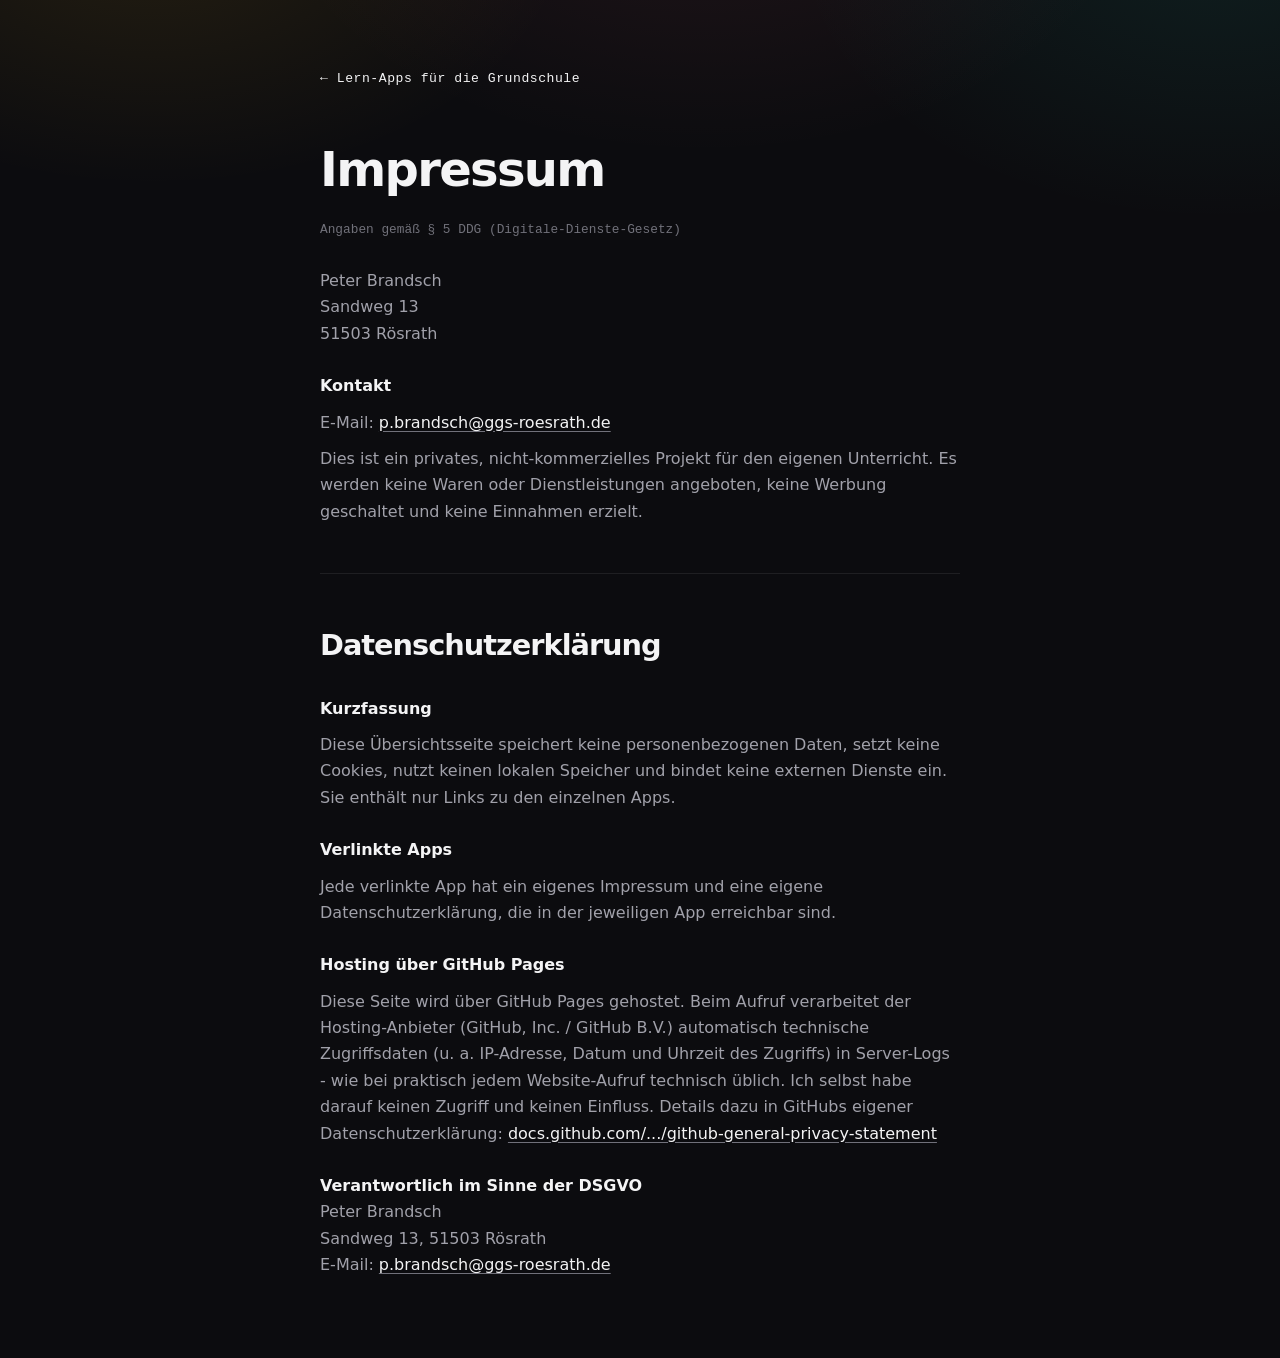
==== impressum.html @ e38f2266 "Neues Design: dunkel, minimalistisch Co-Authored-By: Claude Opus 5.5 <noreply@anthropic.com> Claude-" ====
<!DOCTYPE html>
<html lang="de">
<head>
<meta charset="UTF-8">
<meta name="viewport" content="width=device-width, initial-scale=1.0">
<meta name="color-scheme" content="dark">
<title>Impressum &amp; Datenschutz – Lern-Apps</title>
<link rel="stylesheet" href="style.css?v=3">
<style>
  .legal { max-width: 640px; margin: 0 auto; padding: 64px 0 80px; line-height: 1.65; }
  .back-link { display: inline-block; margin-bottom: 40px; color: var(--ink-soft); font-family: var(--mono); font-size: .82rem; text-decoration: none; letter-spacing: .04em; }
  .back-link:hover { color: var(--ink); }
  .legal h1, .legal h2 { font-weight: 800; letter-spacing: -.035em; }
  .legal h1 { font-size: clamp(2.2rem, 6vw, 3rem); margin: 0 0 6px; }
  .legal h2 { font-size: 1.8rem; margin: 0 0 6px; }
  .legal p { margin: 10px 0; color: var(--ink-soft); }
  .legal .meta { color: var(--ink-faint); font-family: var(--mono); font-size: .8rem; margin-bottom: 28px; }
  .legal strong { display: block; margin-top: 26px; color: var(--ink); font-weight: 650; }
  .legal address { font-style: normal; color: var(--ink-soft); }
  .legal a { color: var(--ink); text-underline-offset: 3px; text-decoration-color: var(--ink-faint); }
  .legal hr { border: none; border-top: 1px solid var(--line); margin: 48px 0; }
</style>
</head>
<body>

<div class="legal">
  <a class="back-link" href="index.html">← Lern-Apps für die Grundschule</a>

  <h1>Impressum</h1>
  <p class="meta">Angaben gemäß § 5 DDG (Digitale-Dienste-Gesetz)</p>

  <address>
    Peter Brandsch<br>
    Sandweg 13<br>
    51503 Rösrath
  </address>

  <strong>Kontakt</strong>
  <p>E-Mail: <a href="mailto:p.brandsch@ggs-roesrath.de">p.brandsch@ggs-roesrath.de</a></p>

  <p>Dies ist ein privates, nicht-kommerzielles Projekt für den eigenen Unterricht. Es werden keine Waren oder Dienstleistungen angeboten, keine Werbung geschaltet und keine Einnahmen erzielt.</p>

  <hr>

  <h2>Datenschutzerklärung</h2>

  <strong>Kurzfassung</strong>
  <p>Diese Übersichtsseite speichert keine personenbezogenen Daten, setzt keine Cookies, nutzt keinen lokalen Speicher und bindet keine externen Dienste ein. Sie enthält nur Links zu den einzelnen Apps.</p>

  <strong>Verlinkte Apps</strong>
  <p>Jede verlinkte App hat ein eigenes Impressum und eine eigene Datenschutzerklärung, die in der jeweiligen App erreichbar sind.</p>

  <strong>Hosting über GitHub Pages</strong>
  <p>Diese Seite wird über GitHub Pages gehostet. Beim Aufruf verarbeitet der Hosting-Anbieter (GitHub, Inc. / GitHub B.V.) automatisch technische Zugriffsdaten (u. a. IP-Adresse, Datum und Uhrzeit des Zugriffs) in Server-Logs - wie bei praktisch jedem Website-Aufruf technisch üblich. Ich selbst habe darauf keinen Zugriff und keinen Einfluss. Details dazu in GitHubs eigener Datenschutzerklärung: <a href="https://docs.github.com/en/site-policy/privacy-policies/github-general-privacy-statement" target="_blank" rel="noopener">docs.github.com/.../github-general-privacy-statement</a></p>

  <strong>Verantwortlich im Sinne der DSGVO</strong>
  <address>
    Peter Brandsch<br>
    Sandweg 13, 51503 Rösrath<br>
    E-Mail: <a href="mailto:p.brandsch@ggs-roesrath.de">p.brandsch@ggs-roesrath.de</a>
  </address>
</div>

</body>
</html>
---- style.css ----
:root {
  --bg: #0c0c0f;
  --surface: #141418;
  --ink: #f4f4f5;
  --ink-soft: #a1a1aa;
  --ink-faint: #71717a;
  --line: rgba(255, 255, 255, .08);
  --line-strong: rgba(255, 255, 255, .16);
  --musik: #fbbf24;
  --deutsch: #fb7185;
  --mathe: #2dd4bf;
  --sans: system-ui, -apple-system, "Segoe UI Variable Display", "Segoe UI", Roboto, "Helvetica Neue", Arial, sans-serif;
  --mono: ui-monospace, "SF Mono", "Cascadia Mono", "Cascadia Code", Consolas, "Roboto Mono", monospace;
  --radius: 18px;
  /* Für die Impressum-Seite */
  --serif: var(--sans);
}

* { box-sizing: border-box; }

html {
  scroll-behavior: smooth;
  background: var(--bg);
  color-scheme: dark;
}

body {
  margin: 0;
  padding: 0 20px;
  color: var(--ink);
  font-family: var(--sans);
  line-height: 1.5;
  -webkit-font-smoothing: antialiased;
  background:
    radial-gradient(600px 380px at 12% -80px, rgba(251, 191, 36, .10), transparent 70%),
    radial-gradient(640px 420px at 55% -140px, rgba(251, 113, 133, .09), transparent 70%),
    radial-gradient(600px 400px at 95% -60px, rgba(45, 212, 191, .09), transparent 70%),
    var(--bg) no-repeat;
}

::selection { background: rgba(251, 113, 133, .35); }

.t-musik { --c: var(--musik); }
.t-deutsch { --c: var(--deutsch); }
.t-mathe { --c: var(--mathe); }

/* ---------- Hero ---------- */
.hero {
  max-width: 1080px;
  margin: 0 auto;
  padding: clamp(64px, 12vw, 136px) 0 clamp(48px, 8vw, 88px);
}

.kicker {
  margin: 0 0 22px;
  color: var(--ink-soft);
  font-family: var(--mono);
  font-size: .82rem;
  letter-spacing: .08em;
  text-transform: uppercase;
}
.kicker::before {
  content: "";
  display: inline-block;
  width: 22px;
  height: 1px;
  margin-right: 12px;
  vertical-align: middle;
  background: var(--ink-faint);
}

.hero h1 {
  margin: 0;
  font-size: clamp(2.9rem, 10.5vw, 7rem);
  font-weight: 800;
  line-height: .95;
  letter-spacing: -.045em;
}

.hero h1 a {
  display: inline-block;
  margin-right: .12em;
  color: var(--ink);
  text-decoration: none;
  transition: color .25s ease;
}
.hero h1 a:hover, .hero h1 a:focus-visible { color: var(--c); outline: none; }

.lead {
  max-width: 470px;
  margin: 28px 0 0;
  color: var(--ink-soft);
  font-size: clamp(1rem, 2vw, 1.1rem);
}

/* ---------- Fächer ---------- */
main { max-width: 1080px; margin: 0 auto; }

.subject { padding: 28px 0 72px; scroll-margin-top: 16px; }

.subject-head {
  display: flex;
  align-items: baseline;
  justify-content: space-between;
  gap: 16px;
  padding-bottom: 16px;
  margin-bottom: 32px;
  border-bottom: 1px solid var(--line);
  position: relative;
}
.subject-head::after {
  content: "";
  position: absolute;
  left: 0;
  bottom: -1px;
  width: 64px;
  height: 1px;
  background: var(--c);
}

.subject-head h2 {
  margin: 0;
  font-size: clamp(1.6rem, 3.5vw, 2.2rem);
  font-weight: 700;
  letter-spacing: -.03em;
}

.count {
  color: var(--c);
  font-family: var(--mono);
  font-size: .85rem;
}

/* ---------- Karten ---------- */
.cards {
  display: grid;
  grid-template-columns: 1fr;
  gap: 48px 32px;
}
@media (min-width: 680px) {
  .cards { grid-template-columns: 1fr 1fr; }
}

.card { display: flex; flex-direction: column; }

.card-link {
  display: flex;
  flex-direction: column;
  gap: 18px;
  color: inherit;
  text-decoration: none;
}
.card-link:focus-visible { outline: none; }

.card-media {
  position: relative;
  display: block;
  border-radius: var(--radius);
  overflow: hidden;
  background: var(--surface);
  box-shadow: 0 0 0 1px var(--line);
  transition: transform .35s cubic-bezier(.2, .7, .2, 1), box-shadow .35s ease;
}
.card-media img {
  display: block;
  width: 100%;
  height: auto;
  aspect-ratio: 3 / 2;
  object-fit: cover;
  object-position: top;
  transition: transform .6s cubic-bezier(.2, .7, .2, 1);
}

.arrow {
  position: absolute;
  top: 14px;
  right: 14px;
  display: grid;
  place-items: center;
  width: 40px;
  height: 40px;
  border-radius: 50%;
  background: var(--c);
  color: #0c0c0f;
  font-size: 1.15rem;
  font-weight: 700;
  opacity: 0;
  transform: translate(-6px, 6px) scale(.85);
  transition: opacity .25s ease, transform .35s cubic-bezier(.2, .7, .2, 1);
}

.card-link:hover .card-media,
.card-link:focus-visible .card-media {
  transform: translateY(-4px);
  box-shadow: 0 0 0 1px var(--c), 0 24px 60px -24px color-mix(in srgb, var(--c) 55%, transparent);
}
.card-link:hover .card-media img { transform: scale(1.025); }
.card-link:hover .arrow,
.card-link:focus-visible .arrow { opacity: 1; transform: none; }

.card-body { display: flex; flex-direction: column; gap: 6px; }

.card-meta {
  color: var(--c);
  font-family: var(--mono);
  font-size: .76rem;
  letter-spacing: .06em;
  text-transform: uppercase;
}

.card-title {
  font-size: 1.35rem;
  font-weight: 700;
  letter-spacing: -.02em;
  line-height: 1.2;
}

.card-text {
  max-width: 46ch;
  color: var(--ink-soft);
  font-size: .97rem;
}

/* breite Karte (Musik) */
.card-wide { grid-column: 1 / -1; }
@media (min-width: 820px) {
  .card-wide {
    display: grid;
    grid-template-columns: 58% 1fr;
    grid-template-rows: 1fr auto 1fr;
    column-gap: 48px;
  }
  .card-wide .card-link { display: contents; }
  .card-wide .card-media { grid-column: 1; grid-row: 1 / 4; }
  .card-wide .card-body { grid-column: 2; grid-row: 2; }
  .card-wide .sub-apps { grid-column: 2; grid-row: 3; align-self: start; }
  .card-wide .card-title { font-size: 2rem; }
}

.sub-apps {
  display: flex;
  flex-wrap: wrap;
  gap: 8px;
  margin: 20px 0 0;
  padding: 0;
  list-style: none;
}
.sub-apps a {
  display: inline-block;
  padding: 7px 14px;
  border: 1px solid var(--line-strong);
  border-radius: 999px;
  color: var(--ink);
  font-size: .88rem;
  text-decoration: none;
  transition: border-color .2s, color .2s, background .2s;
}
.sub-apps a:hover, .sub-apps a:focus-visible {
  border-color: var(--c);
  color: var(--c);
  background: color-mix(in srgb, var(--c) 8%, transparent);
  outline: none;
}

/* ---------- Fußzeile ---------- */
.page-footer {
  max-width: 1080px;
  margin: 0 auto;
  padding: 28px 0 48px;
  border-top: 1px solid var(--line);
  display: flex;
  flex-wrap: wrap;
  justify-content: space-between;
  gap: 12px;
  color: var(--ink-faint);
  font-family: var(--mono);
  font-size: .8rem;
}
.page-footer a { color: var(--ink-soft); text-decoration: none; }
.page-footer a:hover { color: var(--ink); }

@media (prefers-reduced-motion: reduce) {
  html { scroll-behavior: auto; }
  .card-media, .card-media img, .arrow { transition: none; }
  .card-link:hover .card-media, .card-link:hover .card-media img { transform: none; }
}
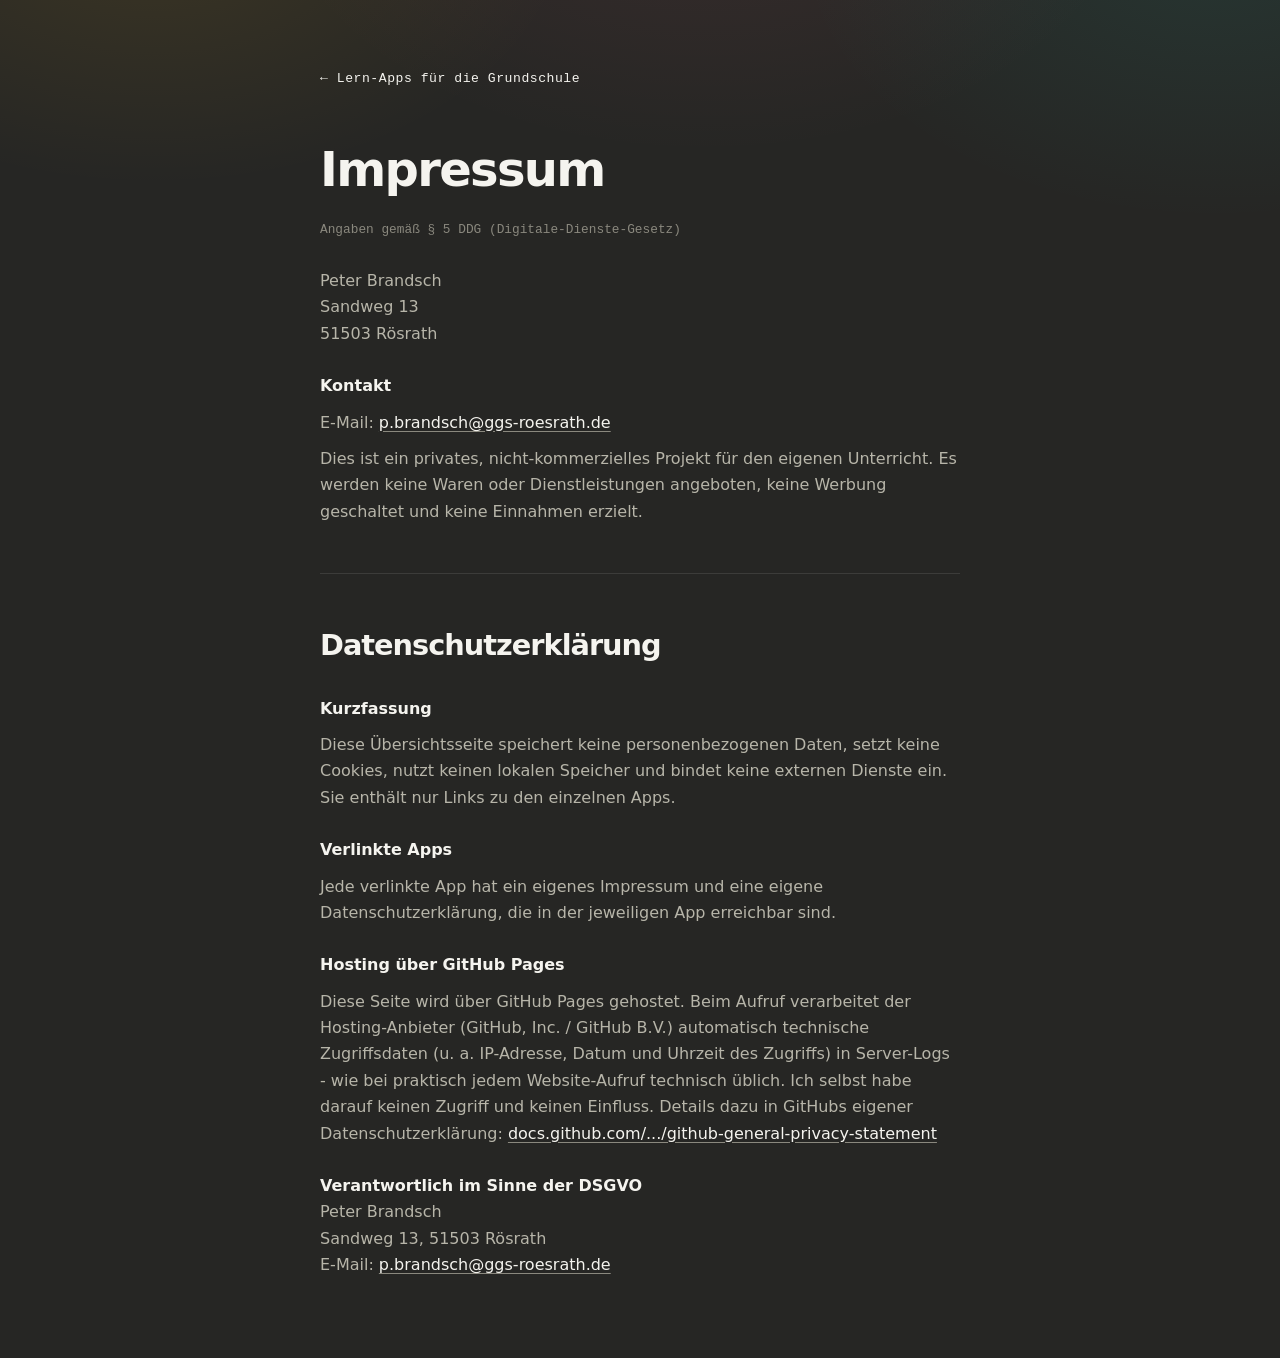
==== commit a554c5ba: "Hintergrund: warmes Dunkelgrau statt Schwarz Co-Authored-By: Claude Opus 5.5 <noreply@anthropic.com>" ====
--- a/impressum.html
+++ b/impressum.html
@@ -5,7 +5,7 @@
 <meta name="viewport" content="width=device-width, initial-scale=1.0">
 <meta name="color-scheme" content="dark">
 <title>Impressum &amp; Datenschutz – Lern-Apps</title>
-<link rel="stylesheet" href="style.css?v=3">
+<link rel="stylesheet" href="style.css?v=4">
 <style>
   .legal { max-width: 640px; margin: 0 auto; padding: 64px 0 80px; line-height: 1.65; }
   .back-link { display: inline-block; margin-bottom: 40px; color: var(--ink-soft); font-family: var(--mono); font-size: .82rem; text-decoration: none; letter-spacing: .04em; }
--- a/style.css
+++ b/style.css
@@ -1,11 +1,11 @@
 :root {
-  --bg: #0c0c0f;
-  --surface: #141418;
-  --ink: #f4f4f5;
-  --ink-soft: #a1a1aa;
-  --ink-faint: #71717a;
-  --line: rgba(255, 255, 255, .08);
-  --line-strong: rgba(255, 255, 255, .16);
+  --bg: #262624;
+  --surface: #30302e;
+  --ink: #f5f4ef;
+  --ink-soft: #b7b5a9;
+  --ink-faint: #8a887e;
+  --line: rgba(255, 255, 255, .10);
+  --line-strong: rgba(255, 255, 255, .20);
   --musik: #fbbf24;
   --deutsch: #fb7185;
   --mathe: #2dd4bf;
@@ -181,7 +181,7 @@
   height: 40px;
   border-radius: 50%;
   background: var(--c);
-  color: #0c0c0f;
+  color: #262624;
   font-size: 1.15rem;
   font-weight: 700;
   opacity: 0;
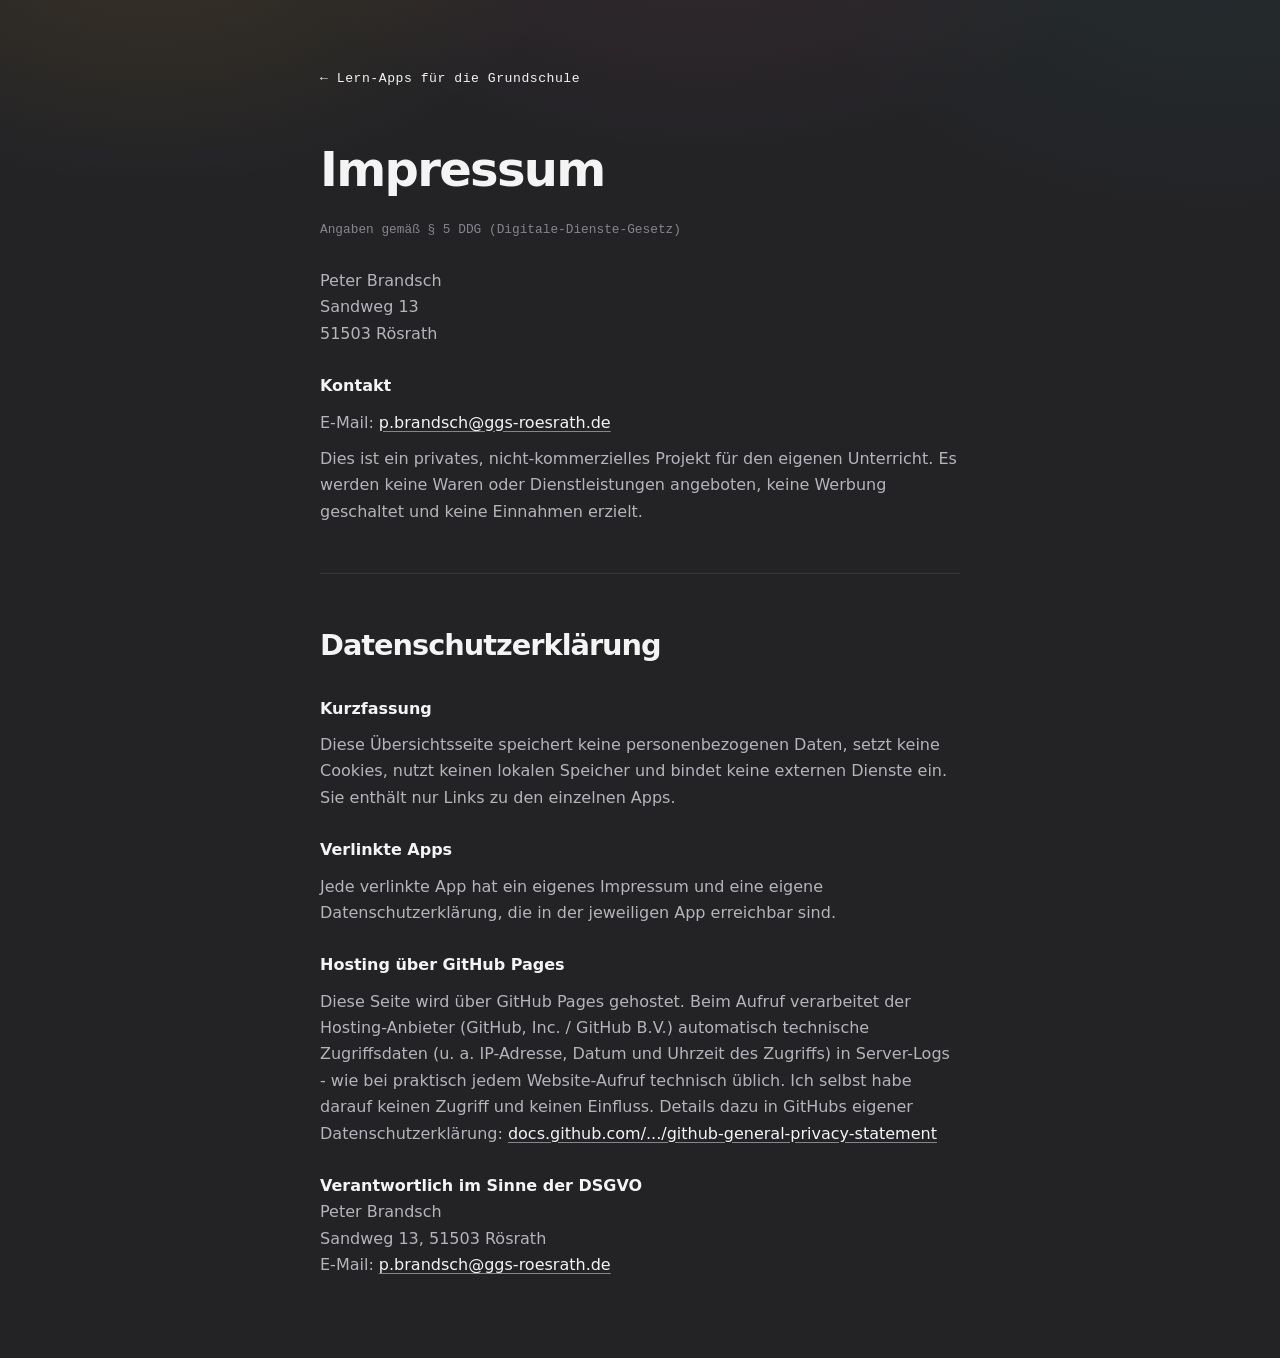
==== commit 2a939a84: "Hintergrund: neutrales Graphit statt grünlichem Grau Co-Authored-By: Claude Opus 5.5 <noreply@anthro" ====
--- a/impressum.html
+++ b/impressum.html
@@ -5,7 +5,7 @@
 <meta name="viewport" content="width=device-width, initial-scale=1.0">
 <meta name="color-scheme" content="dark">
 <title>Impressum &amp; Datenschutz – Lern-Apps</title>
-<link rel="stylesheet" href="style.css?v=4">
+<link rel="stylesheet" href="style.css?v=5">
 <style>
   .legal { max-width: 640px; margin: 0 auto; padding: 64px 0 80px; line-height: 1.65; }
   .back-link { display: inline-block; margin-bottom: 40px; color: var(--ink-soft); font-family: var(--mono); font-size: .82rem; text-decoration: none; letter-spacing: .04em; }
--- a/style.css
+++ b/style.css
@@ -1,9 +1,9 @@
 :root {
-  --bg: #262624;
-  --surface: #30302e;
-  --ink: #f5f4ef;
-  --ink-soft: #b7b5a9;
-  --ink-faint: #8a887e;
+  --bg: #232326;
+  --surface: #2d2d31;
+  --ink: #f4f4f5;
+  --ink-soft: #b4b4bb;
+  --ink-faint: #85858d;
   --line: rgba(255, 255, 255, .10);
   --line-strong: rgba(255, 255, 255, .20);
   --musik: #fbbf24;
@@ -34,7 +34,7 @@
   background:
     radial-gradient(600px 380px at 12% -80px, rgba(251, 191, 36, .10), transparent 70%),
     radial-gradient(640px 420px at 55% -140px, rgba(251, 113, 133, .09), transparent 70%),
-    radial-gradient(600px 400px at 95% -60px, rgba(45, 212, 191, .09), transparent 70%),
+    radial-gradient(600px 400px at 95% -60px, rgba(45, 212, 191, .05), transparent 70%),
     var(--bg) no-repeat;
 }
 
@@ -181,7 +181,7 @@
   height: 40px;
   border-radius: 50%;
   background: var(--c);
-  color: #262624;
+  color: #232326;
   font-size: 1.15rem;
   font-weight: 700;
   opacity: 0;
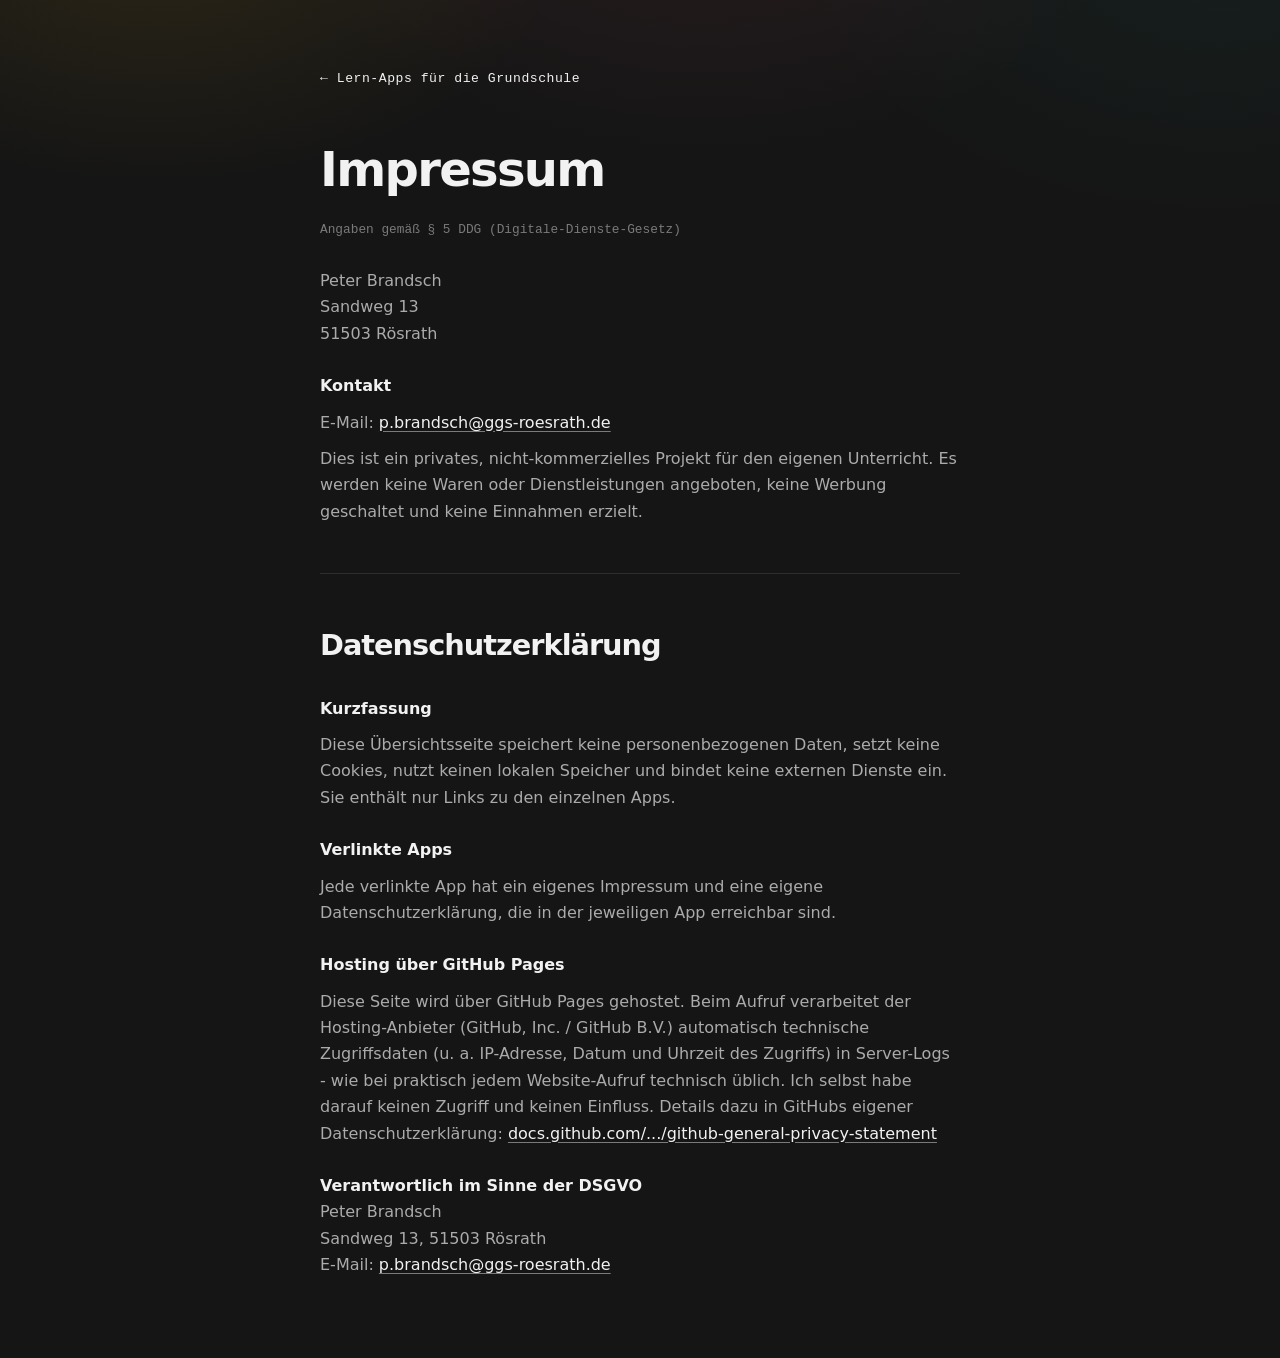
==== commit 1bc144b5: "Hintergrund #151515 nach Vorgabe Co-Authored-By: Claude Opus 5.5 <noreply@anthropic.com> Claude-Sess" ====
--- a/impressum.html
+++ b/impressum.html
@@ -5,7 +5,7 @@
 <meta name="viewport" content="width=device-width, initial-scale=1.0">
 <meta name="color-scheme" content="dark">
 <title>Impressum &amp; Datenschutz – Lern-Apps</title>
-<link rel="stylesheet" href="style.css?v=5">
+<link rel="stylesheet" href="style.css?v=6">
 <style>
   .legal { max-width: 640px; margin: 0 auto; padding: 64px 0 80px; line-height: 1.65; }
   .back-link { display: inline-block; margin-bottom: 40px; color: var(--ink-soft); font-family: var(--mono); font-size: .82rem; text-decoration: none; letter-spacing: .04em; }
--- a/style.css
+++ b/style.css
@@ -1,9 +1,9 @@
 :root {
-  --bg: #232326;
-  --surface: #2d2d31;
-  --ink: #f4f4f5;
-  --ink-soft: #b4b4bb;
-  --ink-faint: #85858d;
+  --bg: #151515;
+  --surface: #1f1f1f;
+  --ink: #f2f2f2;
+  --ink-soft: #ababab;
+  --ink-faint: #7a7a7a;
   --line: rgba(255, 255, 255, .10);
   --line-strong: rgba(255, 255, 255, .20);
   --musik: #fbbf24;
@@ -181,7 +181,7 @@
   height: 40px;
   border-radius: 50%;
   background: var(--c);
-  color: #232326;
+  color: #151515;
   font-size: 1.15rem;
   font-weight: 700;
   opacity: 0;
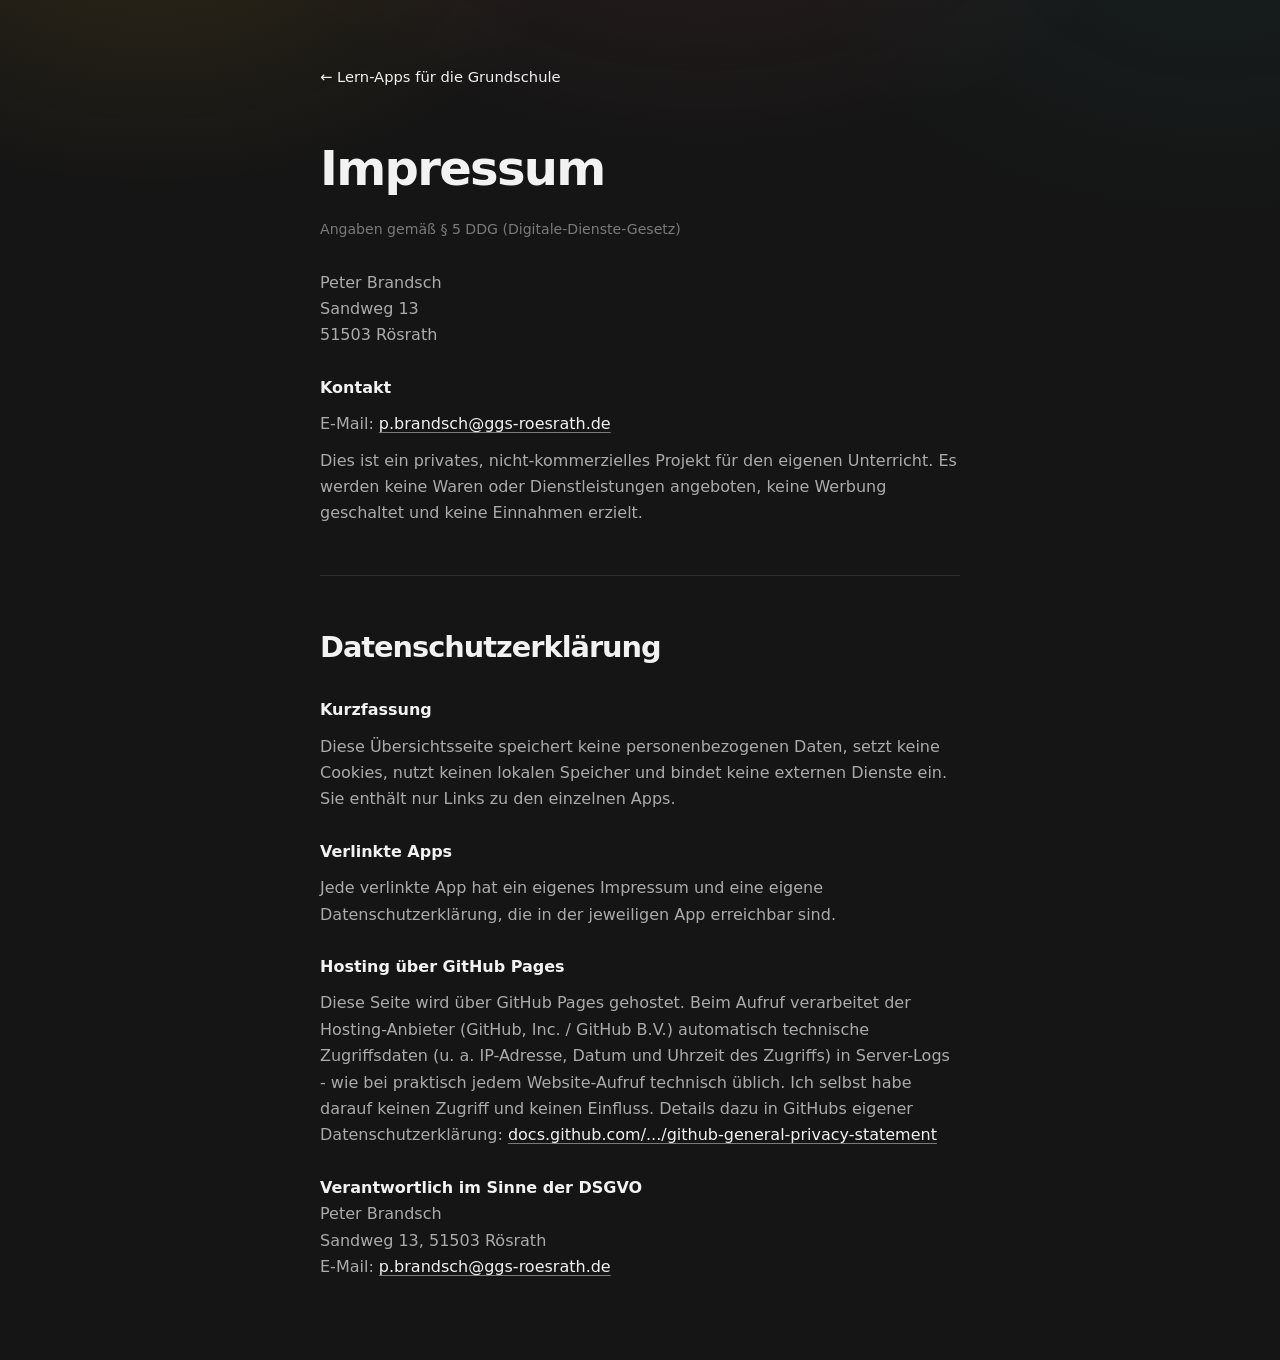
==== commit e91fd3e3: "Einheitliche Schrift statt Monospace für Labels, Fußzeile und Impressum Co-Authored-By: Claude Opus " ====
--- a/impressum.html
+++ b/impressum.html
@@ -5,16 +5,16 @@
 <meta name="viewport" content="width=device-width, initial-scale=1.0">
 <meta name="color-scheme" content="dark">
 <title>Impressum &amp; Datenschutz – Lern-Apps</title>
-<link rel="stylesheet" href="style.css?v=6">
+<link rel="stylesheet" href="style.css?v=8">
 <style>
   .legal { max-width: 640px; margin: 0 auto; padding: 64px 0 80px; line-height: 1.65; }
-  .back-link { display: inline-block; margin-bottom: 40px; color: var(--ink-soft); font-family: var(--mono); font-size: .82rem; text-decoration: none; letter-spacing: .04em; }
+  .back-link { display: inline-block; margin-bottom: 40px; color: var(--ink-soft); font-size: .92rem; font-weight: 500; text-decoration: none; }
   .back-link:hover { color: var(--ink); }
   .legal h1, .legal h2 { font-weight: 800; letter-spacing: -.035em; }
   .legal h1 { font-size: clamp(2.2rem, 6vw, 3rem); margin: 0 0 6px; }
   .legal h2 { font-size: 1.8rem; margin: 0 0 6px; }
   .legal p { margin: 10px 0; color: var(--ink-soft); }
-  .legal .meta { color: var(--ink-faint); font-family: var(--mono); font-size: .8rem; margin-bottom: 28px; }
+  .legal .meta { color: var(--ink-faint); font-size: .88rem; margin-bottom: 28px; }
   .legal strong { display: block; margin-top: 26px; color: var(--ink); font-weight: 650; }
   .legal address { font-style: normal; color: var(--ink-soft); }
   .legal a { color: var(--ink); text-underline-offset: 3px; text-decoration-color: var(--ink-faint); }
--- a/style.css
+++ b/style.css
@@ -10,7 +10,6 @@
   --deutsch: #fb7185;
   --mathe: #2dd4bf;
   --sans: system-ui, -apple-system, "Segoe UI Variable Display", "Segoe UI", Roboto, "Helvetica Neue", Arial, sans-serif;
-  --mono: ui-monospace, "SF Mono", "Cascadia Mono", "Cascadia Code", Consolas, "Roboto Mono", monospace;
   --radius: 18px;
   /* Für die Impressum-Seite */
   --serif: var(--sans);
@@ -54,9 +53,9 @@
 .kicker {
   margin: 0 0 22px;
   color: var(--ink-soft);
-  font-family: var(--mono);
-  font-size: .82rem;
-  letter-spacing: .08em;
+  font-size: .8rem;
+  font-weight: 600;
+  letter-spacing: .16em;
   text-transform: uppercase;
 }
 .kicker::before {
@@ -127,21 +126,37 @@
 
 .count {
   color: var(--c);
-  font-family: var(--mono);
-  font-size: .85rem;
+  font-size: .9rem;
+  font-weight: 600;
+  font-variant-numeric: tabular-nums;
+  letter-spacing: .04em;
 }
 
 /* ---------- Karten ---------- */
 .cards {
   display: grid;
   grid-template-columns: 1fr;
-  gap: 48px 32px;
+  gap: 28px;
 }
 @media (min-width: 680px) {
   .cards { grid-template-columns: 1fr 1fr; }
 }
 
-.card { display: flex; flex-direction: column; }
+.card {
+  display: flex;
+  flex-direction: column;
+  padding: 12px 12px 22px;
+  border: 1px solid rgba(255, 255, 255, .09);
+  border-radius: 24px;
+  background: rgba(255, 255, 255, .025);
+  transition: border-color .3s ease, box-shadow .35s ease, transform .35s cubic-bezier(.2, .7, .2, 1), background .3s ease;
+}
+.card:hover, .card:focus-within {
+  border-color: rgba(255, 255, 255, .38);
+  background: rgba(255, 255, 255, .04);
+  transform: translateY(-4px);
+  box-shadow: 0 0 0 1px rgba(255, 255, 255, .06), 0 0 36px -6px rgba(255, 255, 255, .14), 0 28px 60px -28px rgba(255, 255, 255, .18);
+}
 
 .card-link {
   display: flex;
@@ -155,11 +170,10 @@
 .card-media {
   position: relative;
   display: block;
-  border-radius: var(--radius);
+  border-radius: 14px;
   overflow: hidden;
   background: var(--surface);
   box-shadow: 0 0 0 1px var(--line);
-  transition: transform .35s cubic-bezier(.2, .7, .2, 1), box-shadow .35s ease;
 }
 .card-media img {
   display: block;
@@ -173,38 +187,34 @@
 
 .arrow {
   position: absolute;
-  top: 14px;
-  right: 14px;
+  top: 12px;
+  right: 12px;
   display: grid;
   place-items: center;
   width: 40px;
   height: 40px;
   border-radius: 50%;
-  background: var(--c);
+  background: #fff;
   color: #151515;
   font-size: 1.15rem;
   font-weight: 700;
+  box-shadow: 0 4px 16px rgba(0, 0, 0, .35);
   opacity: 0;
   transform: translate(-6px, 6px) scale(.85);
   transition: opacity .25s ease, transform .35s cubic-bezier(.2, .7, .2, 1);
 }
 
-.card-link:hover .card-media,
-.card-link:focus-visible .card-media {
-  transform: translateY(-4px);
-  box-shadow: 0 0 0 1px var(--c), 0 24px 60px -24px color-mix(in srgb, var(--c) 55%, transparent);
-}
-.card-link:hover .card-media img { transform: scale(1.025); }
-.card-link:hover .arrow,
+.card:hover .card-media img { transform: scale(1.025); }
+.card:hover .arrow,
 .card-link:focus-visible .arrow { opacity: 1; transform: none; }
 
-.card-body { display: flex; flex-direction: column; gap: 6px; }
+.card-body { display: flex; flex-direction: column; gap: 6px; padding: 0 10px; }
 
 .card-meta {
   color: var(--c);
-  font-family: var(--mono);
-  font-size: .76rem;
-  letter-spacing: .06em;
+  font-size: .74rem;
+  font-weight: 650;
+  letter-spacing: .12em;
   text-transform: uppercase;
 }
 
@@ -233,7 +243,7 @@
   .card-wide .card-link { display: contents; }
   .card-wide .card-media { grid-column: 1; grid-row: 1 / 4; }
   .card-wide .card-body { grid-column: 2; grid-row: 2; }
-  .card-wide .sub-apps { grid-column: 2; grid-row: 3; align-self: start; }
+  .card-wide .sub-apps { grid-column: 2; grid-row: 3; align-self: start; padding-left: 10px; }
   .card-wide .card-title { font-size: 2rem; }
 }
 
@@ -242,7 +252,7 @@
   flex-wrap: wrap;
   gap: 8px;
   margin: 20px 0 0;
-  padding: 0;
+  padding: 0 10px;
   list-style: none;
 }
 .sub-apps a {
@@ -256,9 +266,9 @@
   transition: border-color .2s, color .2s, background .2s;
 }
 .sub-apps a:hover, .sub-apps a:focus-visible {
-  border-color: var(--c);
-  color: var(--c);
-  background: color-mix(in srgb, var(--c) 8%, transparent);
+  border-color: rgba(255, 255, 255, .7);
+  color: #fff;
+  background: rgba(255, 255, 255, .08);
   outline: none;
 }
 
@@ -273,14 +283,13 @@
   justify-content: space-between;
   gap: 12px;
   color: var(--ink-faint);
-  font-family: var(--mono);
-  font-size: .8rem;
+  font-size: .88rem;
 }
 .page-footer a { color: var(--ink-soft); text-decoration: none; }
 .page-footer a:hover { color: var(--ink); }
 
 @media (prefers-reduced-motion: reduce) {
   html { scroll-behavior: auto; }
-  .card-media, .card-media img, .arrow { transition: none; }
-  .card-link:hover .card-media, .card-link:hover .card-media img { transform: none; }
-}
+  .card, .card-media img, .arrow { transition: none; }
+  .card:hover, .card:focus-within, .card:hover .card-media img { transform: none; }
+}
